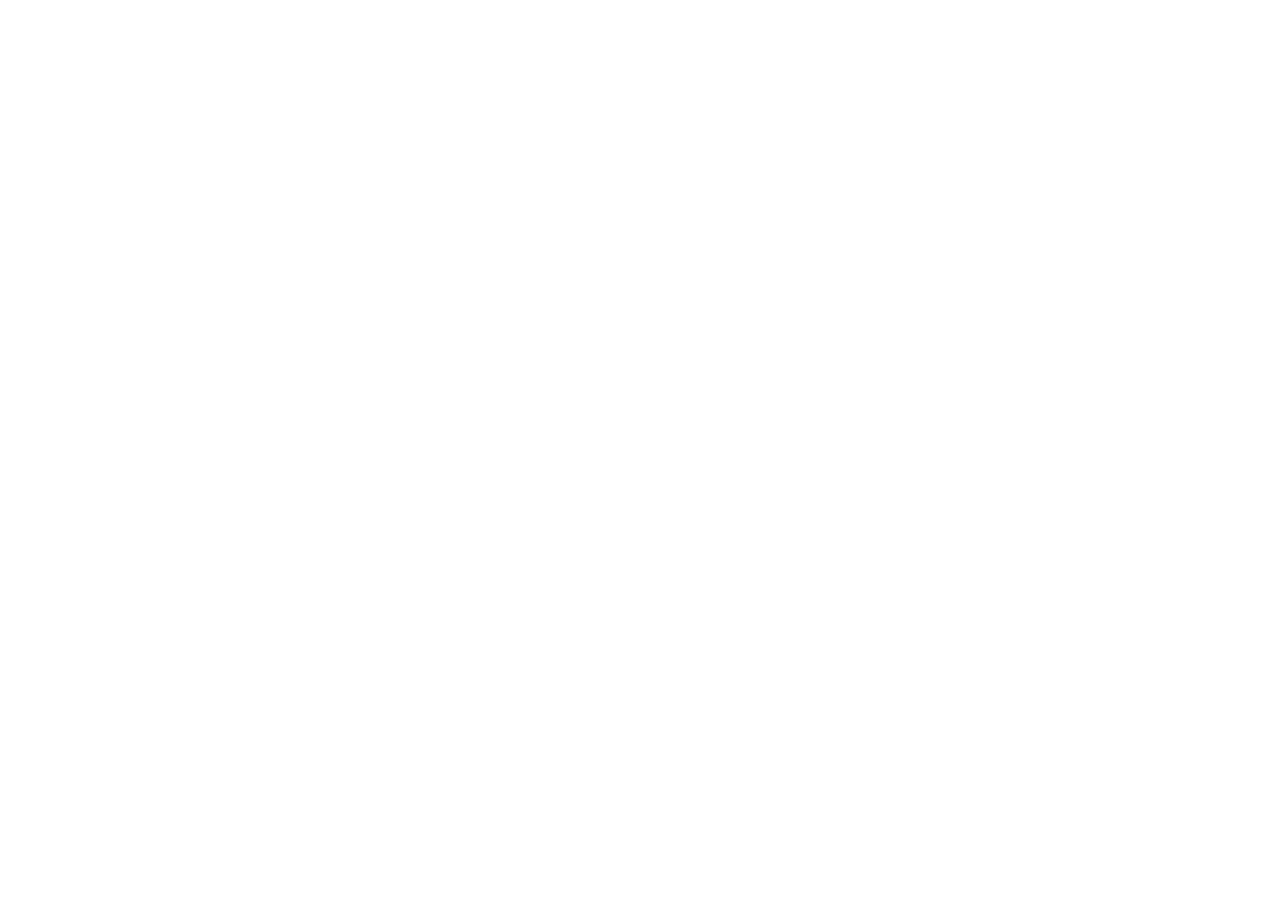
==== index.html @ 9812d33b "work on adding bits" ====
<!DOCTYPE html>
<html lang="en">
  <head>
    <meta charset="UTF-8">
    <meta name="viewport" content="width=device-width, initial-scale=1.0">
    <meta http-equiv="X-UA-Compatible" content="ie=edge">
    <title>On privacy and love</title>
    <link rel="stylesheet" href="style.css">
  </head>
  <body>
    <canvas id="background"></canvas>
	<script src="index.js"></script>
  </body>
</html>
---- style.css ----
body {
    margin: 0;
}
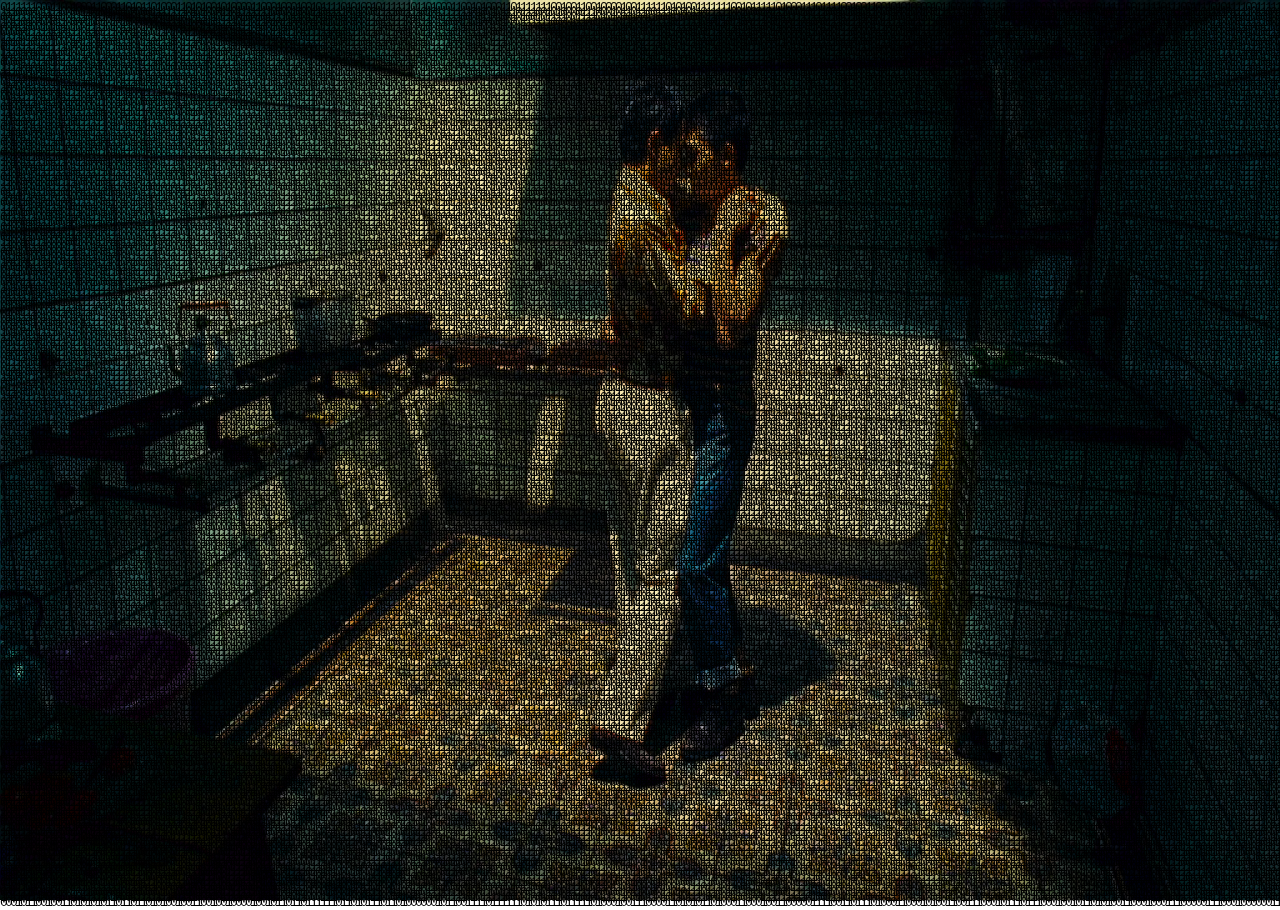
==== commit 3310f0d3: "add bits to picture" ====
--- a/index.html
+++ b/index.html
@@ -8,7 +8,9 @@
     <link rel="stylesheet" href="style.css">
   </head>
   <body>
-    <canvas id="background"></canvas>
+    <div id="parent">
+      <canvas id="background"></canvas>
+    </div>
 	<script src="index.js"></script>
   </body>
 </html>
--- a/style.css
+++ b/style.css
@@ -1,3 +1,10 @@
 body {
     margin: 0;
+    font-family: monospace;
 }
+
+#parent {
+    width: 100vw;
+    height: 100vh;
+    position: relative;
+}
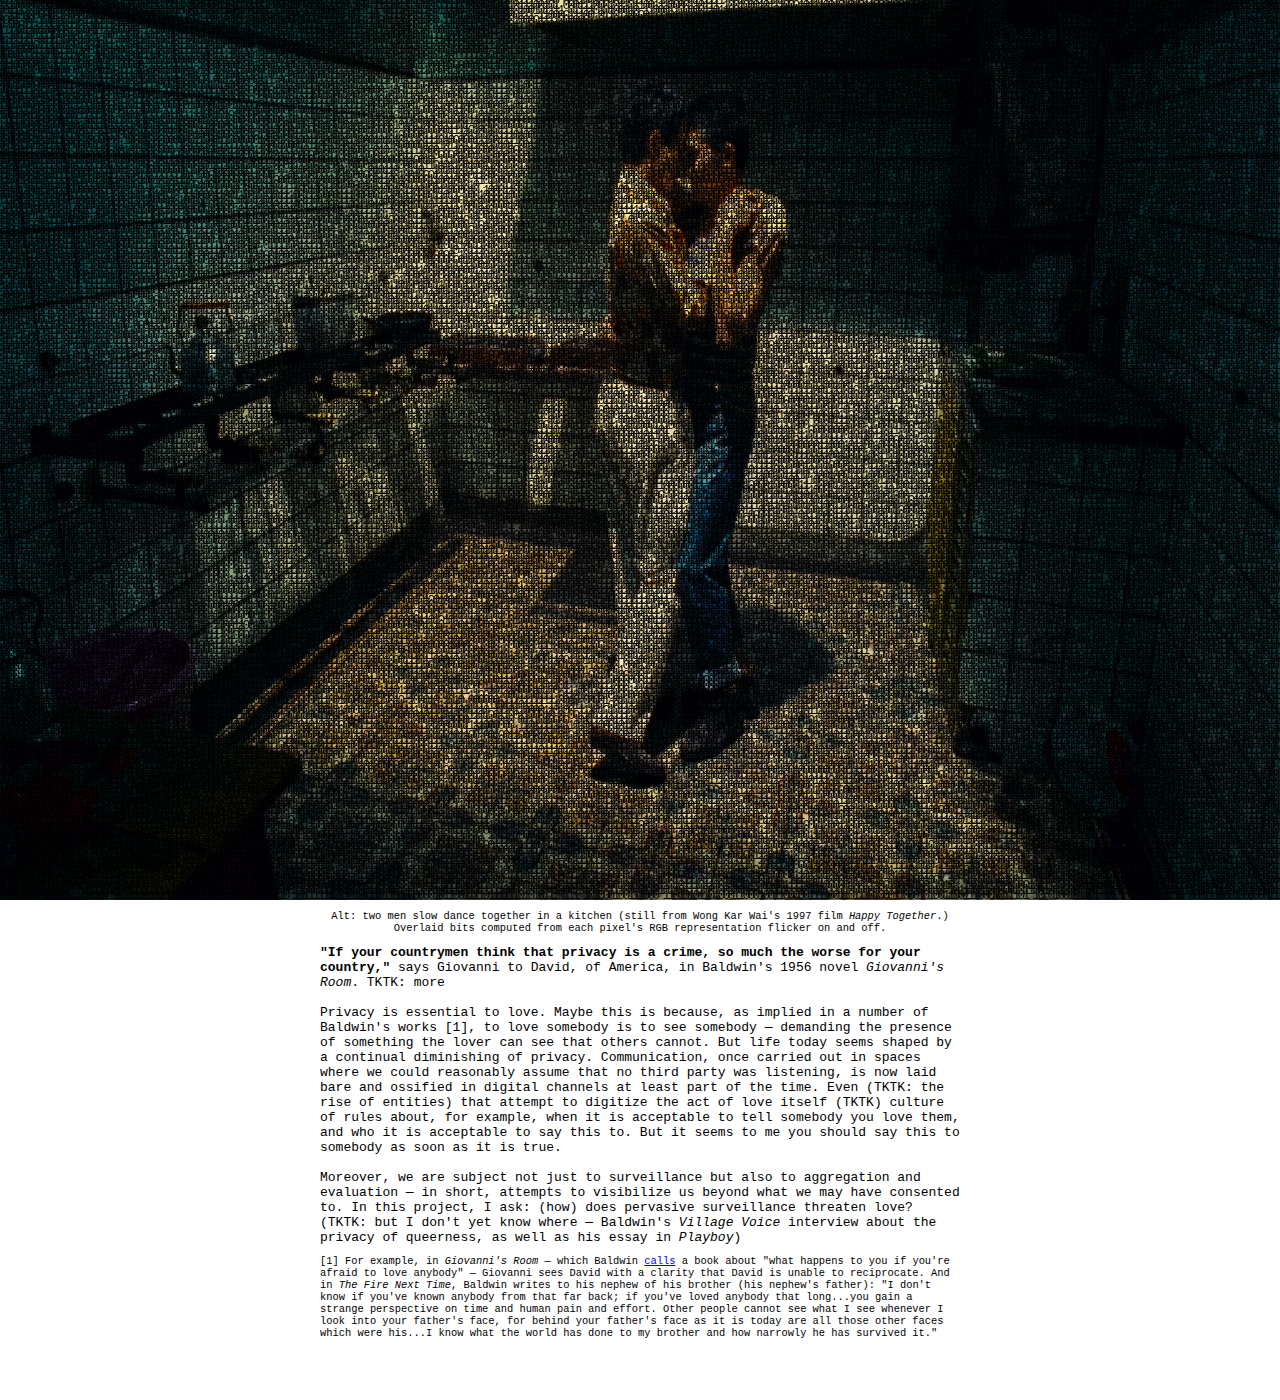
==== commit c737fe8d: "jumbled thoughts" ====
--- a/index.html
+++ b/index.html
@@ -11,6 +11,56 @@
     <div id="parent">
       <canvas id="background"></canvas>
     </div>
+    <div id="desc-parent">
+      <div id="desc">
+        <p style="text-align: center; font-size: 0.8em;">
+        Alt: two men slow dance together in a kitchen (still from Wong Kar Wai's 1997 film
+        <i>Happy Together</i>.) Overlaid bits computed from each pixel's RGB representation flicker
+        on and off.
+        </p>
+        
+        <b>"If your countrymen think that privacy is a crime, so much the worse for your country,"</b>
+        says Giovanni to David, of America, in Baldwin's 1956 novel <i>Giovanni's Room</i>. TKTK: more
+
+        <br><br>
+        
+        Privacy is essential to love.
+
+        Maybe this is because, as implied in a number of Baldwin's works [1], to love somebody is
+        to see somebody — demanding the presence of something the lover can see that others cannot.
+
+        But life today seems shaped by a continual diminishing of privacy.
+
+        Communication, once carried out in spaces where we could reasonably assume that no third party was
+        listening, is now laid bare and ossified in digital channels at least part of the time.
+
+        Even (TKTK: the rise of entities) that attempt to digitize the act of love itself (TKTK) culture
+        of rules about, for example, when it is acceptable to tell somebody you love them, and who it is
+        acceptable to say this to.
+
+        But it seems to me you should say this to somebody as soon as it is true.
+
+        <br><br>
+        
+        Moreover, we are subject not just to surveillance but also to aggregation and evaluation — in short,
+        attempts to visibilize us beyond what we may have consented to.
+
+        In this project, I ask: (how) does pervasive surveillance threaten love?
+
+        (TKTK: but I don't yet know where — Baldwin's <i>Village Voice</i> interview about the privacy of queerness,
+        as well as his essay in <i>Playboy</i>)
+        
+        <p style="font-size: 0.8em;">
+        [1] For example, in <i>Giovanni's Room</i> — which Baldwin <a href="https://www.villagevoice.com/james-baldwin-on-being-gay-in-america/">calls</a>
+        a book about "what happens to you if you're afraid to love anybody" — Giovanni sees David with a clarity that David is unable to reciprocate. And in
+        <i>The Fire Next Time</i>, Baldwin writes to his nephew of his brother (his nephew's father): "I don't know if you've known anybody from that far back;
+        if you've loved anybody that long...you gain a strange perspective on time and human pain and effort. Other people cannot see what I see whenever I
+        look into your father's face, for behind your father's face as it is today are all those other faces which were his...I know what the world has done
+        to my brother and how narrowly he has survived it."
+        </p>
+      </div>
+    </div>
 	<script src="index.js"></script>
+    <div style="height: 50px;" />
   </body>
 </html>
--- a/style.css
+++ b/style.css
@@ -8,3 +8,14 @@
     height: 100vh;
     position: relative;
 }
+
+#desc-parent {
+    display: flex;
+    flex-direction: row;
+    justify-content: center;
+}
+
+#desc {
+    width: 50%;
+    min-width: 100px;
+}
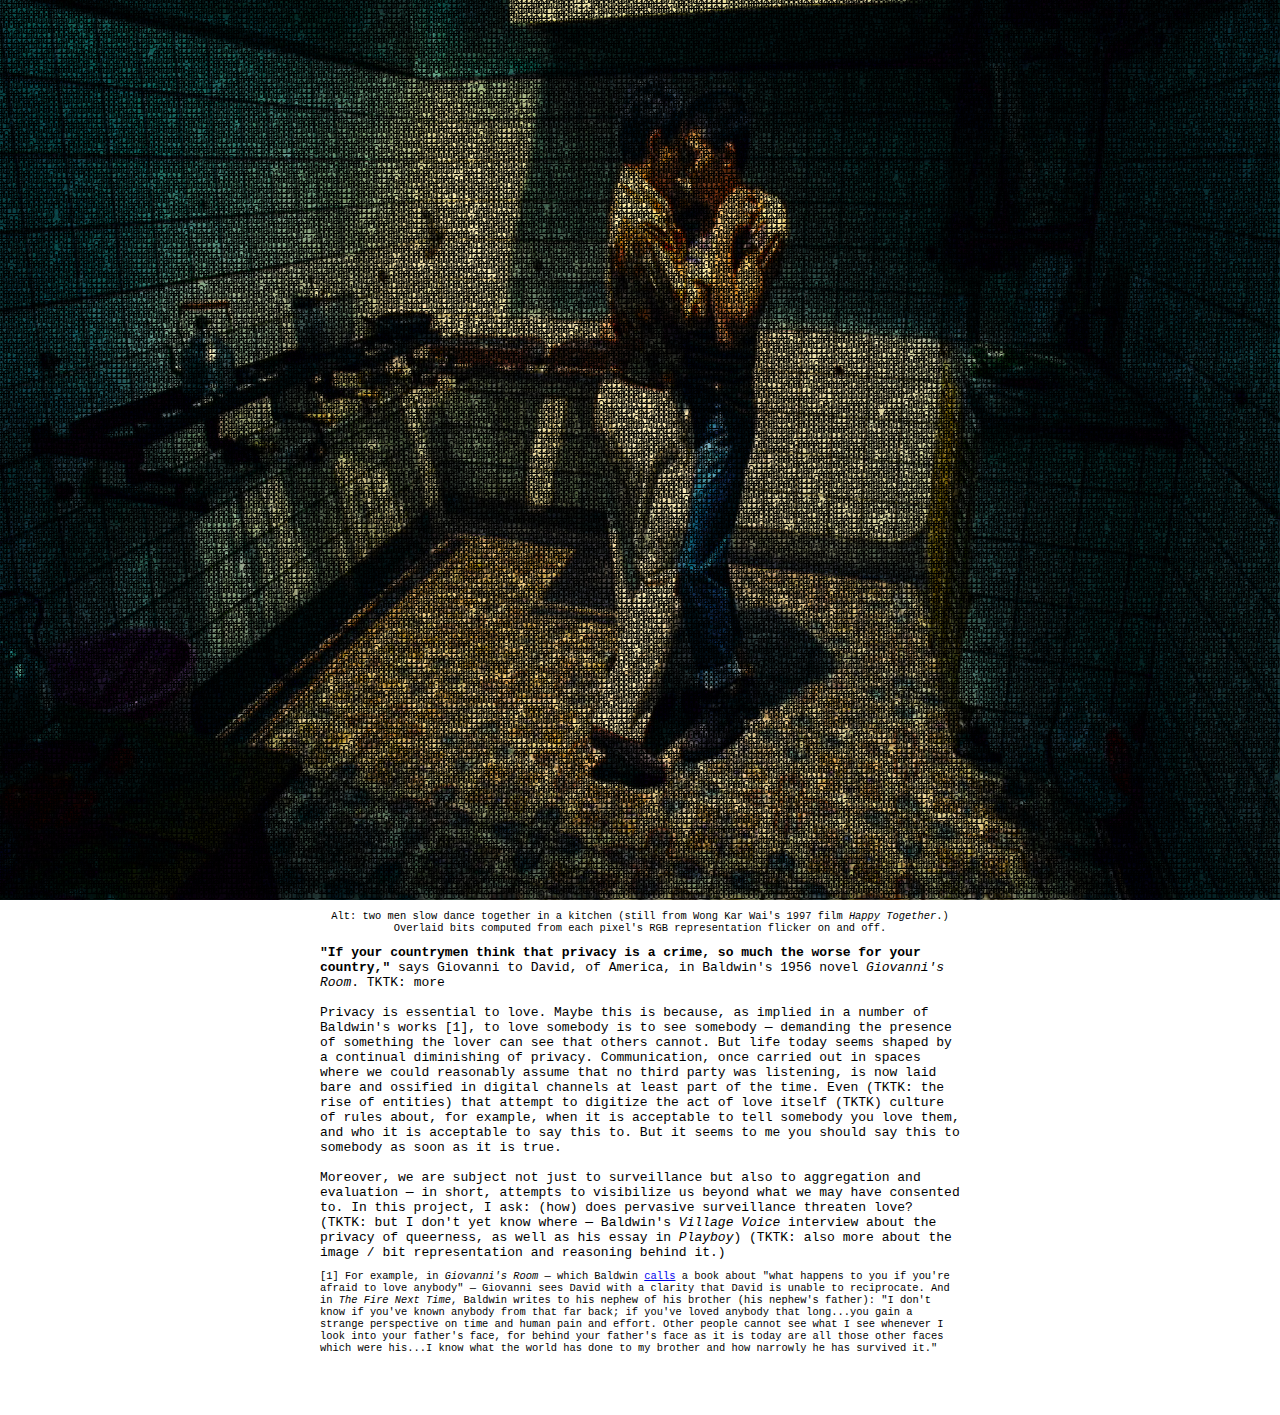
==== commit 0633ad21: "quick addendum" ====
--- a/index.html
+++ b/index.html
@@ -49,6 +49,8 @@
 
         (TKTK: but I don't yet know where — Baldwin's <i>Village Voice</i> interview about the privacy of queerness,
         as well as his essay in <i>Playboy</i>)
+
+        (TKTK: also more about the image / bit representation and reasoning behind it.)
         
         <p style="font-size: 0.8em;">
         [1] For example, in <i>Giovanni's Room</i> — which Baldwin <a href="https://www.villagevoice.com/james-baldwin-on-being-gay-in-america/">calls</a>
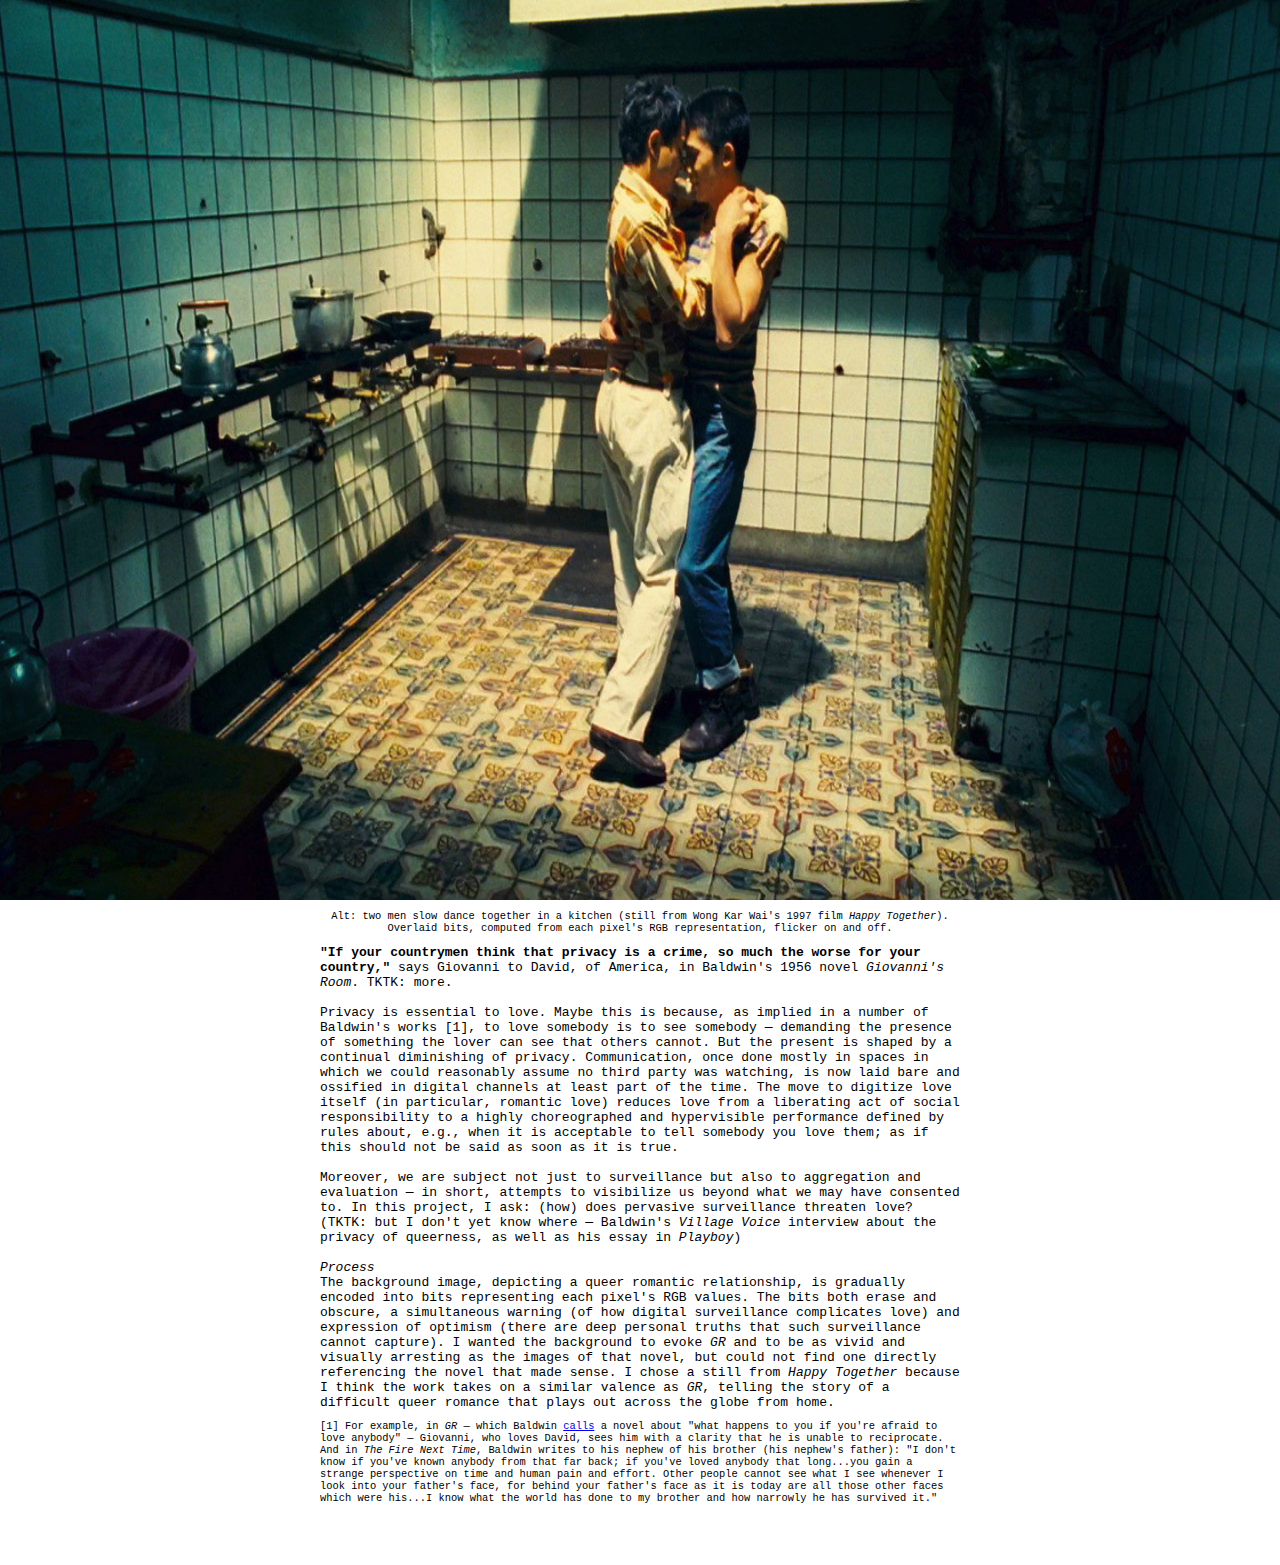
==== commit 609c9ead: "add process notes" ====
--- a/index.html
+++ b/index.html
@@ -15,33 +15,32 @@
       <div id="desc">
         <p style="text-align: center; font-size: 0.8em;">
         Alt: two men slow dance together in a kitchen (still from Wong Kar Wai's 1997 film
-        <i>Happy Together</i>.) Overlaid bits computed from each pixel's RGB representation flicker
+        <i>Happy Together</i>). Overlaid bits, computed from each pixel's RGB representation, flicker
         on and off.
         </p>
         
         <b>"If your countrymen think that privacy is a crime, so much the worse for your country,"</b>
-        says Giovanni to David, of America, in Baldwin's 1956 novel <i>Giovanni's Room</i>. TKTK: more
+        says Giovanni to David, of America, in Baldwin's 1956 novel <i>Giovanni's Room</i>. TKTK: more.
 
         <br><br>
-        
+
         Privacy is essential to love.
 
-        Maybe this is because, as implied in a number of Baldwin's works [1], to love somebody is
-        to see somebody — demanding the presence of something the lover can see that others cannot.
+        Maybe this is because, as implied in a number of Baldwin's works [1], to love somebody is to see
+        somebody — demanding the presence of something the lover can see that others cannot.
 
-        But life today seems shaped by a continual diminishing of privacy.
+        But the present is shaped by a continual diminishing of privacy.
 
-        Communication, once carried out in spaces where we could reasonably assume that no third party was
-        listening, is now laid bare and ossified in digital channels at least part of the time.
+        Communication, once done mostly in spaces in which we could reasonably assume no third party was
+        watching, is now laid bare and ossified in digital channels at least part of the time.
 
-        Even (TKTK: the rise of entities) that attempt to digitize the act of love itself (TKTK) culture
-        of rules about, for example, when it is acceptable to tell somebody you love them, and who it is
-        acceptable to say this to.
-
-        But it seems to me you should say this to somebody as soon as it is true.
+        The move to digitize love itself (in particular, romantic love) reduces love from a liberating act
+        of social responsibility to a highly choreographed and hypervisible performance defined by rules about,
+        e.g., when it is acceptable to tell somebody you love them; as if this should not be said as
+        soon as it is true.
 
         <br><br>
-        
+
         Moreover, we are subject not just to surveillance but also to aggregation and evaluation — in short,
         attempts to visibilize us beyond what we may have consented to.
 
@@ -50,15 +49,25 @@
         (TKTK: but I don't yet know where — Baldwin's <i>Village Voice</i> interview about the privacy of queerness,
         as well as his essay in <i>Playboy</i>)
 
-        (TKTK: also more about the image / bit representation and reasoning behind it.)
-        
+        <br><br>
+
+        <i>Process</i>
+        <br>
+        The background image, depicting a queer romantic relationship, is gradually encoded into bits representing
+        each pixel's RGB values. The bits both erase and obscure, a simultaneous warning (of how digital surveillance
+        complicates love) and expression of optimism (there are deep personal truths that such surveillance cannot
+        capture). I wanted the background to evoke <i>GR</i> and to be as vivid and visually arresting as the images
+        of that novel, but could not find one directly referencing the novel that made sense. I chose a still from
+        <i>Happy Together</i> because I think the work takes on a similar valence as <i>GR</i>, telling the story of
+        a difficult queer romance that plays out across the globe from home.
+
         <p style="font-size: 0.8em;">
-        [1] For example, in <i>Giovanni's Room</i> — which Baldwin <a href="https://www.villagevoice.com/james-baldwin-on-being-gay-in-america/">calls</a>
-        a book about "what happens to you if you're afraid to love anybody" — Giovanni sees David with a clarity that David is unable to reciprocate. And in
-        <i>The Fire Next Time</i>, Baldwin writes to his nephew of his brother (his nephew's father): "I don't know if you've known anybody from that far back;
-        if you've loved anybody that long...you gain a strange perspective on time and human pain and effort. Other people cannot see what I see whenever I
-        look into your father's face, for behind your father's face as it is today are all those other faces which were his...I know what the world has done
-        to my brother and how narrowly he has survived it."
+        [1] For example, in <i>GR</i> — which Baldwin <a href="https://www.villagevoice.com/james-baldwin-on-being-gay-in-america/">calls</a>
+        a novel about "what happens to you if you're afraid to love anybody" — Giovanni, who loves David, sees him with a clarity that he is unable to
+        reciprocate. And in <i>The Fire Next Time</i>, Baldwin writes to his nephew of his brother (his nephew's father): "I don't know if you've known
+        anybody from that far back; if you've loved anybody that long...you gain a strange perspective on time and human pain and effort. Other people cannot
+        see what I see whenever I look into your father's face, for behind your father's face as it is today are all those other faces which were his...I
+        know what the world has done to my brother and how narrowly he has survived it."
         </p>
       </div>
     </div>
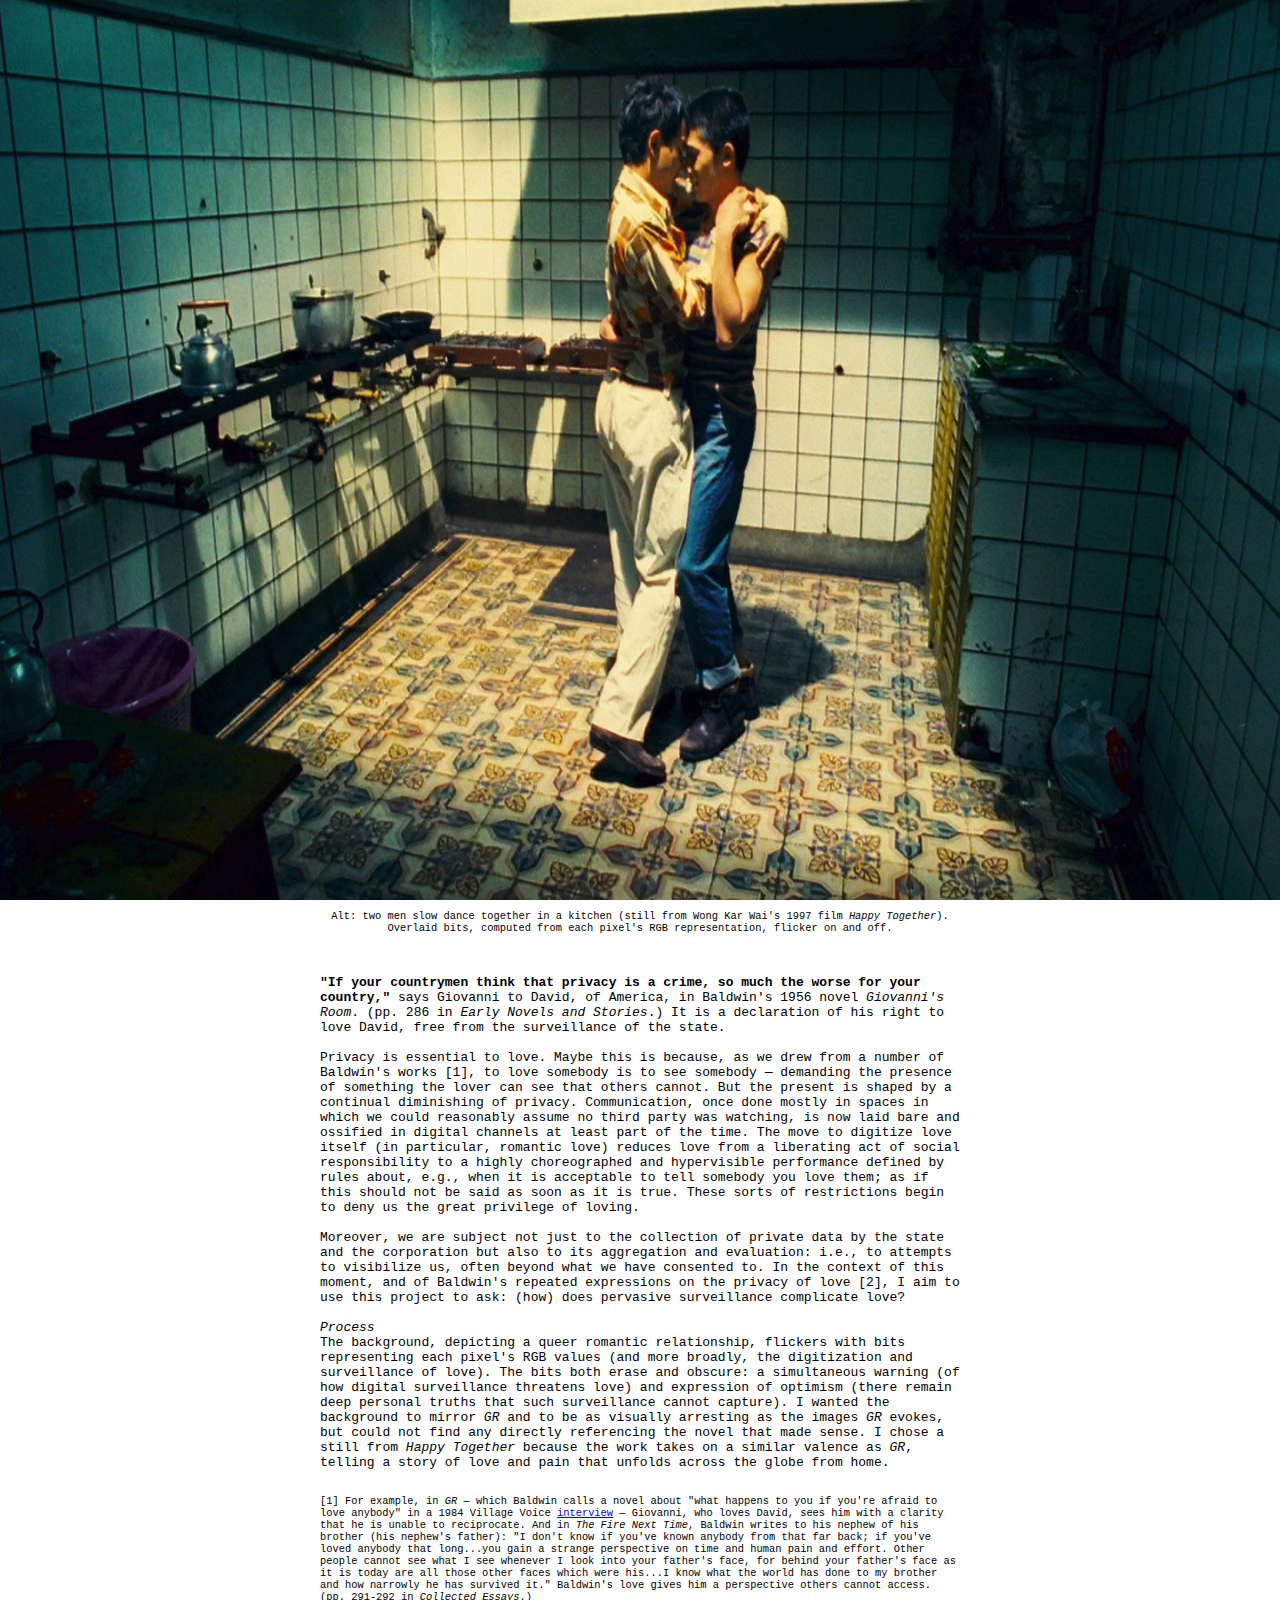
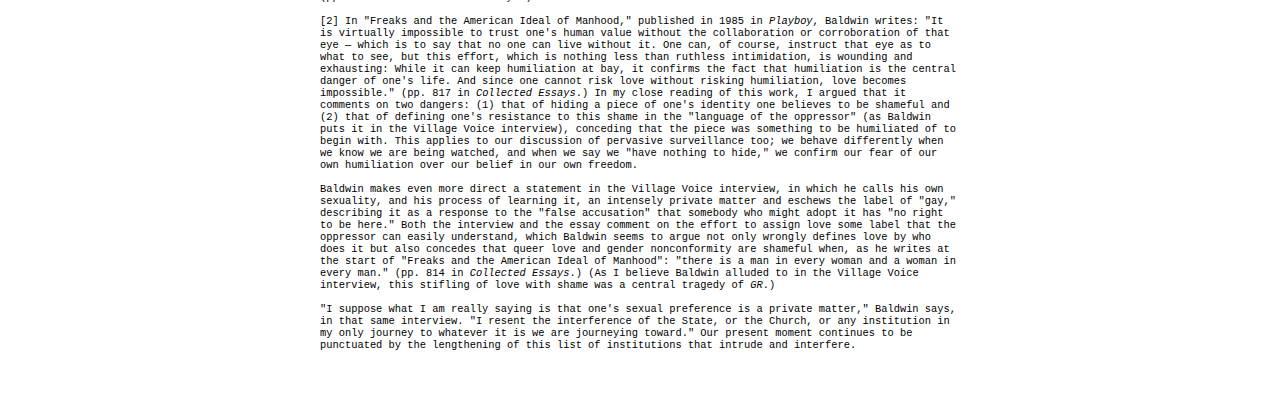
==== commit bdc0c511: "finish desc" ====
--- a/index.html
+++ b/index.html
@@ -18,15 +18,19 @@
         <i>Happy Together</i>). Overlaid bits, computed from each pixel's RGB representation, flicker
         on and off.
         </p>
-        
+
+        <br><br>
+
         <b>"If your countrymen think that privacy is a crime, so much the worse for your country,"</b>
-        says Giovanni to David, of America, in Baldwin's 1956 novel <i>Giovanni's Room</i>. TKTK: more.
+        says Giovanni to David, of America, in Baldwin's 1956 novel <i>Giovanni's Room</i>.
+        (pp. 286 in <i>Early Novels and Stories</i>.)
+        It is a declaration of his right to love David, free from the surveillance of the state.
 
         <br><br>
 
         Privacy is essential to love.
 
-        Maybe this is because, as implied in a number of Baldwin's works [1], to love somebody is to see
+        Maybe this is because, as we drew from a number of Baldwin's works [1], to love somebody is to see
         somebody — demanding the presence of something the lover can see that others cannot.
 
         But the present is shaped by a continual diminishing of privacy.
@@ -39,35 +43,72 @@
         e.g., when it is acceptable to tell somebody you love them; as if this should not be said as
         soon as it is true.
 
+        These sorts of restrictions begin to deny us the great privilege of loving.
+
         <br><br>
 
-        Moreover, we are subject not just to surveillance but also to aggregation and evaluation — in short,
-        attempts to visibilize us beyond what we may have consented to.
+        Moreover, we are subject not just to the collection of private data by the state and the corporation
+        but also to its aggregation and evaluation: i.e., to attempts to visibilize us, often beyond what we have
+        consented to.
 
-        In this project, I ask: (how) does pervasive surveillance threaten love?
-
-        (TKTK: but I don't yet know where — Baldwin's <i>Village Voice</i> interview about the privacy of queerness,
-        as well as his essay in <i>Playboy</i>)
+        In the context of this moment, and of Baldwin's repeated expressions on the privacy of love [2], I aim to
+        use this project to ask: (how) does pervasive surveillance complicate love?
 
         <br><br>
 
         <i>Process</i>
         <br>
-        The background image, depicting a queer romantic relationship, is gradually encoded into bits representing
-        each pixel's RGB values. The bits both erase and obscure, a simultaneous warning (of how digital surveillance
-        complicates love) and expression of optimism (there are deep personal truths that such surveillance cannot
-        capture). I wanted the background to evoke <i>GR</i> and to be as vivid and visually arresting as the images
-        of that novel, but could not find one directly referencing the novel that made sense. I chose a still from
-        <i>Happy Together</i> because I think the work takes on a similar valence as <i>GR</i>, telling the story of
-        a difficult queer romance that plays out across the globe from home.
+        The background, depicting a queer romantic relationship, flickers with bits representing each pixel's
+        RGB values (and more broadly, the digitization and surveillance of love). The bits both erase and obscure:
+        a simultaneous warning (of how digital surveillance threatens love) and expression of optimism (there remain
+        deep personal truths that such surveillance cannot capture).
+        I wanted the background to mirror <i>GR</i> and to be as visually arresting as the images
+        <i>GR</i> evokes, but could not find any directly referencing the novel that made sense. I chose a still from
+        <i>Happy Together</i> because the work takes on a similar valence as <i>GR</i>, telling a story
+        of love and pain that unfolds across the globe from home.
+
+        <br><br>
 
         <p style="font-size: 0.8em;">
-        [1] For example, in <i>GR</i> — which Baldwin <a href="https://www.villagevoice.com/james-baldwin-on-being-gay-in-america/">calls</a>
-        a novel about "what happens to you if you're afraid to love anybody" — Giovanni, who loves David, sees him with a clarity that he is unable to
+        [1] For example, in <i>GR</i> — which Baldwin calls a novel about "what happens to  you if you're afraid to love anybody" in a 1984
+        Village Voice <a href="https://www.villagevoice.com/james-baldwin-on-being-gay-in-america/">interview</a> —
+        Giovanni, who loves David, sees him with a clarity that he is unable to
         reciprocate. And in <i>The Fire Next Time</i>, Baldwin writes to his nephew of his brother (his nephew's father): "I don't know if you've known
         anybody from that far back; if you've loved anybody that long...you gain a strange perspective on time and human pain and effort. Other people cannot
         see what I see whenever I look into your father's face, for behind your father's face as it is today are all those other faces which were his...I
-        know what the world has done to my brother and how narrowly he has survived it."
+        know what the world has done to my brother and how narrowly he has survived it." Baldwin's love gives him a perspective others cannot access.
+        (pp. 291-292 in <i>Collected Essays</i>.)
+
+        <br><br>
+
+        [2] In "Freaks and the American Ideal of Manhood," published in 1985 in <i>Playboy</i>,
+        Baldwin writes: "It is virtually impossible to trust one's human value without the
+        collaboration or corroboration of that eye — which is to say that no one can live without it. One can, of course, instruct that eye as to
+        what to see, but this effort, which is nothing less than ruthless intimidation, is wounding and exhausting: While it can keep humiliation
+        at bay, it confirms the fact that humiliation is the central danger of one's life. And since one cannot risk love without risking humiliation,
+        love becomes impossible." (pp. 817 in <i>Collected Essays</i>.)
+        In my close reading of this work, I argued that it comments on two dangers: (1) that of hiding a piece of one's identity one believes to be
+        shameful and (2) that of defining one's resistance to this shame in the "language of the oppressor" (as Baldwin puts it in the Village Voice
+        interview), conceding that the piece was something to
+        be humiliated of to begin with.
+        This applies to our discussion of pervasive surveillance too; we behave differently when we know we are being watched, and when we say we
+        "have nothing to hide," we confirm our fear of our own humiliation over our belief in our own freedom.
+
+        <br><br>
+
+        Baldwin makes even more direct a statement in the Village Voice interview, in which he calls his own sexuality, and his process
+        of learning it, an intensely private matter and eschews the label of "gay," describing it as a response to the "false accusation" that somebody
+        who might adopt it has "no right to be here." Both the interview and the essay comment on the effort to assign love some label that the oppressor
+        can easily understand, which Baldwin seems to argue not only wrongly defines love by who does it but also concedes that queer love and gender
+        nonconformity are shameful when, as he writes at the start of "Freaks and the American Ideal of Manhood": "there is a man in every woman and a woman
+        in every man." (pp. 814 in <i>Collected Essays</i>.)
+        (As I believe Baldwin alluded to in the Village Voice interview, this stifling of love with shame was a central tragedy of <i>GR</i>.)
+
+        <br><br>
+
+        "I suppose what I am really saying is that one's sexual preference is a private matter," Baldwin says, in that same interview.
+        "I resent the interference of the State, or the Church, or any institution in my only journey to whatever it is we are journeying toward."
+        Our present moment continues to be punctuated by the lengthening of this list of institutions that intrude and interfere.
         </p>
       </div>
     </div>
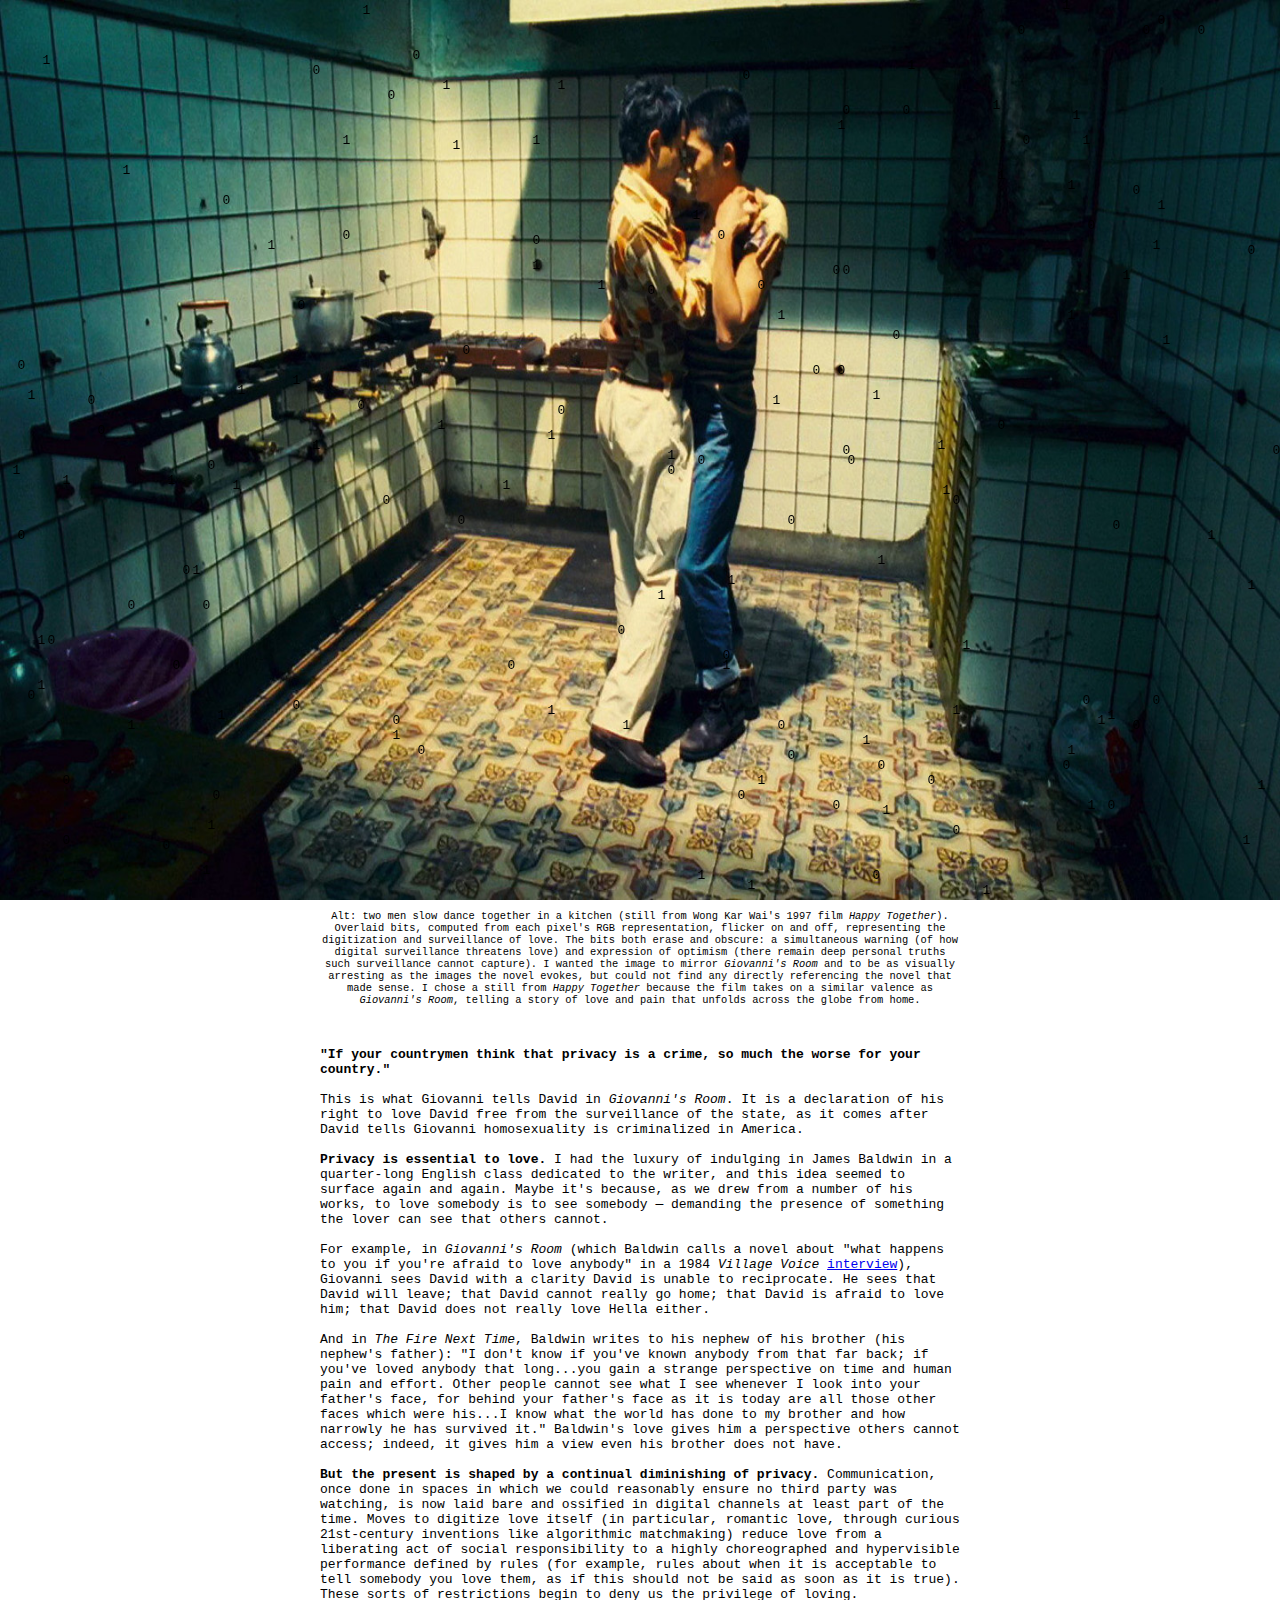
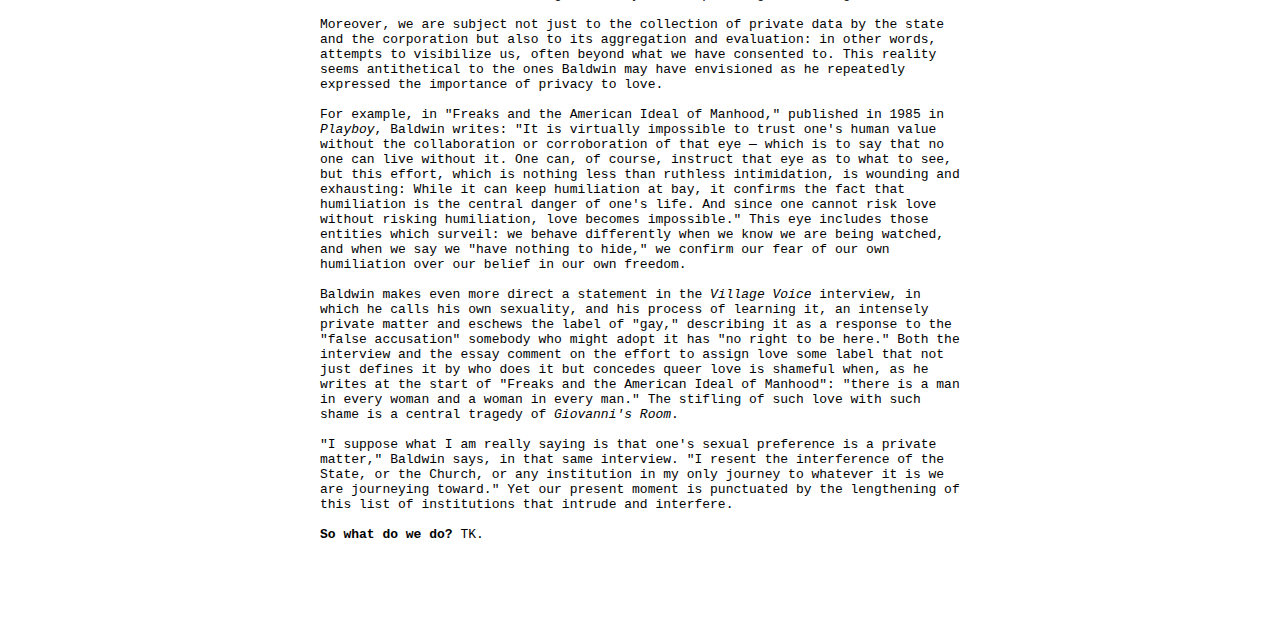
==== commit 0346792a: "readability" ====
--- a/index.html
+++ b/index.html
@@ -16,99 +16,93 @@
         <p style="text-align: center; font-size: 0.8em;">
         Alt: two men slow dance together in a kitchen (still from Wong Kar Wai's 1997 film
         <i>Happy Together</i>). Overlaid bits, computed from each pixel's RGB representation, flicker
-        on and off.
+        on and off, representing the digitization and surveillance of love. The bits both erase and
+        obscure: a simultaneous warning (of how digital surveillance threatens love) and expression of
+        optimism (there remain deep personal truths such surveillance cannot capture).
+        I wanted the image to mirror <i>Giovanni's Room</i> and to be as visually arresting as the
+        images the novel evokes, but could not find any directly referencing the novel that made sense.
+        I chose a still from <i>Happy Together</i> because the film takes on a similar valence as
+        <i>Giovanni's Room</i>, telling a story of love and pain that unfolds across the globe from home.
         </p>
+        
+        <br><br>
+
+        <b>"If your countrymen think that privacy is a crime, so much the worse for your country."</b>
 
         <br><br>
 
-        <b>"If your countrymen think that privacy is a crime, so much the worse for your country,"</b>
-        says Giovanni to David, of America, in Baldwin's 1956 novel <i>Giovanni's Room</i>.
-        (pp. 286 in <i>Early Novels and Stories</i>.)
-        It is a declaration of his right to love David, free from the surveillance of the state.
+        This is what Giovanni tells David in <i>Giovanni's Room</i>. It is a declaration of his right
+        to love David free from the surveillance of the state, as it comes after David tells Giovanni homosexuality
+        is criminalized in America.
 
         <br><br>
 
-        Privacy is essential to love.
-
-        Maybe this is because, as we drew from a number of Baldwin's works [1], to love somebody is to see
-        somebody — demanding the presence of something the lover can see that others cannot.
-
-        But the present is shaped by a continual diminishing of privacy.
-
-        Communication, once done mostly in spaces in which we could reasonably assume no third party was
-        watching, is now laid bare and ossified in digital channels at least part of the time.
-
-        The move to digitize love itself (in particular, romantic love) reduces love from a liberating act
-        of social responsibility to a highly choreographed and hypervisible performance defined by rules about,
-        e.g., when it is acceptable to tell somebody you love them; as if this should not be said as
-        soon as it is true.
-
-        These sorts of restrictions begin to deny us the great privilege of loving.
+        <b>Privacy is essential to love.</b> I had the luxury of indulging in James Baldwin in a quarter-long English class
+        dedicated to the writer, and this idea seemed to surface again and again. Maybe it's because, as we drew from a
+        number of his works, to love somebody is to see somebody — demanding the presence of something the lover can
+        see that others cannot.
 
         <br><br>
 
-        Moreover, we are subject not just to the collection of private data by the state and the corporation
-        but also to its aggregation and evaluation: i.e., to attempts to visibilize us, often beyond what we have
-        consented to.
-
-        In the context of this moment, and of Baldwin's repeated expressions on the privacy of love [2], I aim to
-        use this project to ask: (how) does pervasive surveillance complicate love?
+        For example, in <i>Giovanni's Room</i> (which Baldwin calls a novel about "what happens to you if you're
+        afraid to love anybody" in a 1984
+        <i>Village Voice</i> <a href="https://www.villagevoice.com/james-baldwin-on-being-gay-in-america/">interview</a>),
+        Giovanni sees David with a clarity David is unable to reciprocate. He sees that David will leave; that David
+        cannot really go home; that David is afraid to love him; that David does not really love Hella either.
 
         <br><br>
 
-        <i>Process</i>
-        <br>
-        The background, depicting a queer romantic relationship, flickers with bits representing each pixel's
-        RGB values (and more broadly, the digitization and surveillance of love). The bits both erase and obscure:
-        a simultaneous warning (of how digital surveillance threatens love) and expression of optimism (there remain
-        deep personal truths that such surveillance cannot capture).
-        I wanted the background to mirror <i>GR</i> and to be as visually arresting as the images
-        <i>GR</i> evokes, but could not find any directly referencing the novel that made sense. I chose a still from
-        <i>Happy Together</i> because the work takes on a similar valence as <i>GR</i>, telling a story
-        of love and pain that unfolds across the globe from home.
+        And in <i>The Fire Next Time</i>, Baldwin writes to his nephew of his brother (his nephew's father): "I don't
+        know if you've known anybody from that far back; if you've loved anybody that long...you gain a strange perspective
+        on time and human pain and effort. Other people cannot see what I see whenever I look into your father's face, for
+        behind your father's face as it is today are all those other faces which were his...I know what the world has done
+        to my brother and how narrowly he has survived it." Baldwin's love gives him a perspective others cannot access;
+        indeed, it gives him a view even his brother does not have.
 
         <br><br>
 
-        <p style="font-size: 0.8em;">
-        [1] For example, in <i>GR</i> — which Baldwin calls a novel about "what happens to  you if you're afraid to love anybody" in a 1984
-        Village Voice <a href="https://www.villagevoice.com/james-baldwin-on-being-gay-in-america/">interview</a> —
-        Giovanni, who loves David, sees him with a clarity that he is unable to
-        reciprocate. And in <i>The Fire Next Time</i>, Baldwin writes to his nephew of his brother (his nephew's father): "I don't know if you've known
-        anybody from that far back; if you've loved anybody that long...you gain a strange perspective on time and human pain and effort. Other people cannot
-        see what I see whenever I look into your father's face, for behind your father's face as it is today are all those other faces which were his...I
-        know what the world has done to my brother and how narrowly he has survived it." Baldwin's love gives him a perspective others cannot access.
-        (pp. 291-292 in <i>Collected Essays</i>.)
+        <b>But the present is shaped by a continual diminishing of privacy.</b> Communication, once done in spaces in which we could
+        reasonably ensure no third party was watching, is now laid bare and ossified in digital channels at least part of the time.
+        Moves to digitize love itself (in particular, romantic love, through curious 21st-century inventions like algorithmic matchmaking)
+        reduce love from a liberating act of social responsibility to a highly choreographed and hypervisible performance defined by rules
+        (for example, rules about when it is acceptable to tell somebody you love them, as if this should not be said as soon as it is true).
+        These sorts of restrictions begin to deny us the privilege of loving.
 
         <br><br>
 
-        [2] In "Freaks and the American Ideal of Manhood," published in 1985 in <i>Playboy</i>,
-        Baldwin writes: "It is virtually impossible to trust one's human value without the
-        collaboration or corroboration of that eye — which is to say that no one can live without it. One can, of course, instruct that eye as to
-        what to see, but this effort, which is nothing less than ruthless intimidation, is wounding and exhausting: While it can keep humiliation
-        at bay, it confirms the fact that humiliation is the central danger of one's life. And since one cannot risk love without risking humiliation,
-        love becomes impossible." (pp. 817 in <i>Collected Essays</i>.)
-        In my close reading of this work, I argued that it comments on two dangers: (1) that of hiding a piece of one's identity one believes to be
-        shameful and (2) that of defining one's resistance to this shame in the "language of the oppressor" (as Baldwin puts it in the Village Voice
-        interview), conceding that the piece was something to
-        be humiliated of to begin with.
-        This applies to our discussion of pervasive surveillance too; we behave differently when we know we are being watched, and when we say we
-        "have nothing to hide," we confirm our fear of our own humiliation over our belief in our own freedom.
+        Moreover, we are subject not just to the collection of private data by the state and the corporation but also to its
+        aggregation and evaluation: in other words, attempts to visibilize us, often beyond what we have consented to. This reality
+        seems antithetical to the ones Baldwin may have envisioned as he repeatedly expressed the importance of privacy to love.
 
         <br><br>
 
-        Baldwin makes even more direct a statement in the Village Voice interview, in which he calls his own sexuality, and his process
-        of learning it, an intensely private matter and eschews the label of "gay," describing it as a response to the "false accusation" that somebody
-        who might adopt it has "no right to be here." Both the interview and the essay comment on the effort to assign love some label that the oppressor
-        can easily understand, which Baldwin seems to argue not only wrongly defines love by who does it but also concedes that queer love and gender
-        nonconformity are shameful when, as he writes at the start of "Freaks and the American Ideal of Manhood": "there is a man in every woman and a woman
-        in every man." (pp. 814 in <i>Collected Essays</i>.)
-        (As I believe Baldwin alluded to in the Village Voice interview, this stifling of love with shame was a central tragedy of <i>GR</i>.)
+        For example, in "Freaks and the American Ideal of Manhood," published in 1985 in <i>Playboy</i>, Baldwin writes: "It is
+        virtually impossible to trust one's human value without the collaboration or corroboration of that eye — which is to say that
+        no one can live without it. One can, of course, instruct that eye as to what to see, but this effort, which is nothing less than
+        ruthless intimidation, is wounding and exhausting: While it can keep humiliation at bay, it confirms the fact that humiliation
+        is the central danger of one's life. And since one cannot risk love without risking humiliation, love becomes impossible." This
+        eye includes those entities which surveil: we behave differently when we know we are being watched, and when we say we "have
+        nothing to hide," we confirm our fear of our own humiliation over our belief in our own freedom.
+
+        <br><br>
+
+        Baldwin makes even more direct a statement in the <i>Village Voice</i> interview, in which he calls his own sexuality, and his process
+        of learning it, an intensely private matter and eschews the label of "gay," describing it as a response to the "false accusation"
+        somebody who might adopt it has "no right to be here." Both the interview and the essay comment on the effort to assign love
+        some label that not just defines it by who does it but concedes queer love is shameful when, as he writes at the start of
+        "Freaks and the American Ideal of Manhood": "there is a man in every woman and a woman in every man." The stifling of such love with
+        such shame is a central tragedy of <i>Giovanni's Room</i>.
 
         <br><br>
 
         "I suppose what I am really saying is that one's sexual preference is a private matter," Baldwin says, in that same interview.
         "I resent the interference of the State, or the Church, or any institution in my only journey to whatever it is we are journeying toward."
-        Our present moment continues to be punctuated by the lengthening of this list of institutions that intrude and interfere.
+        Yet our present moment is punctuated by the lengthening of this list of institutions that intrude and interfere.
+
+        <br><br>
+
+        <b>So what do we do?</b> TK.
+
         </p>
       </div>
     </div>
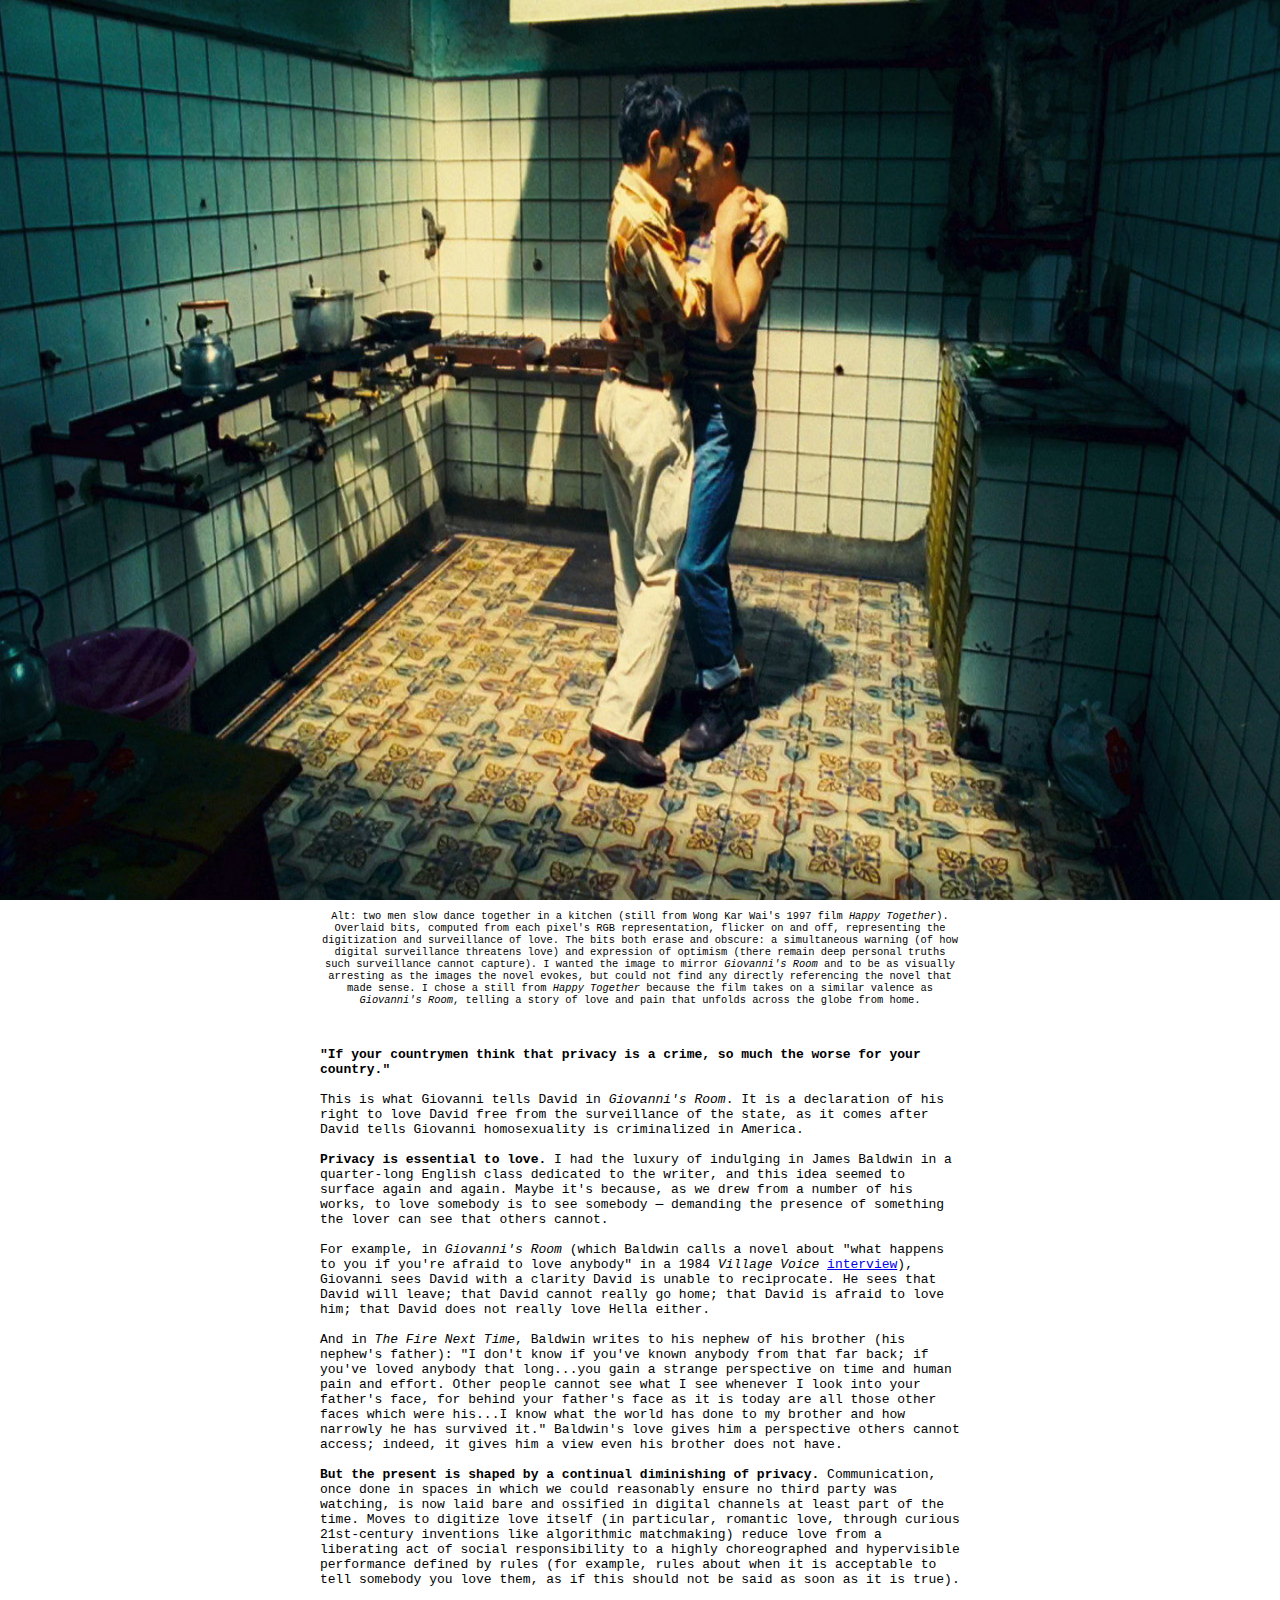
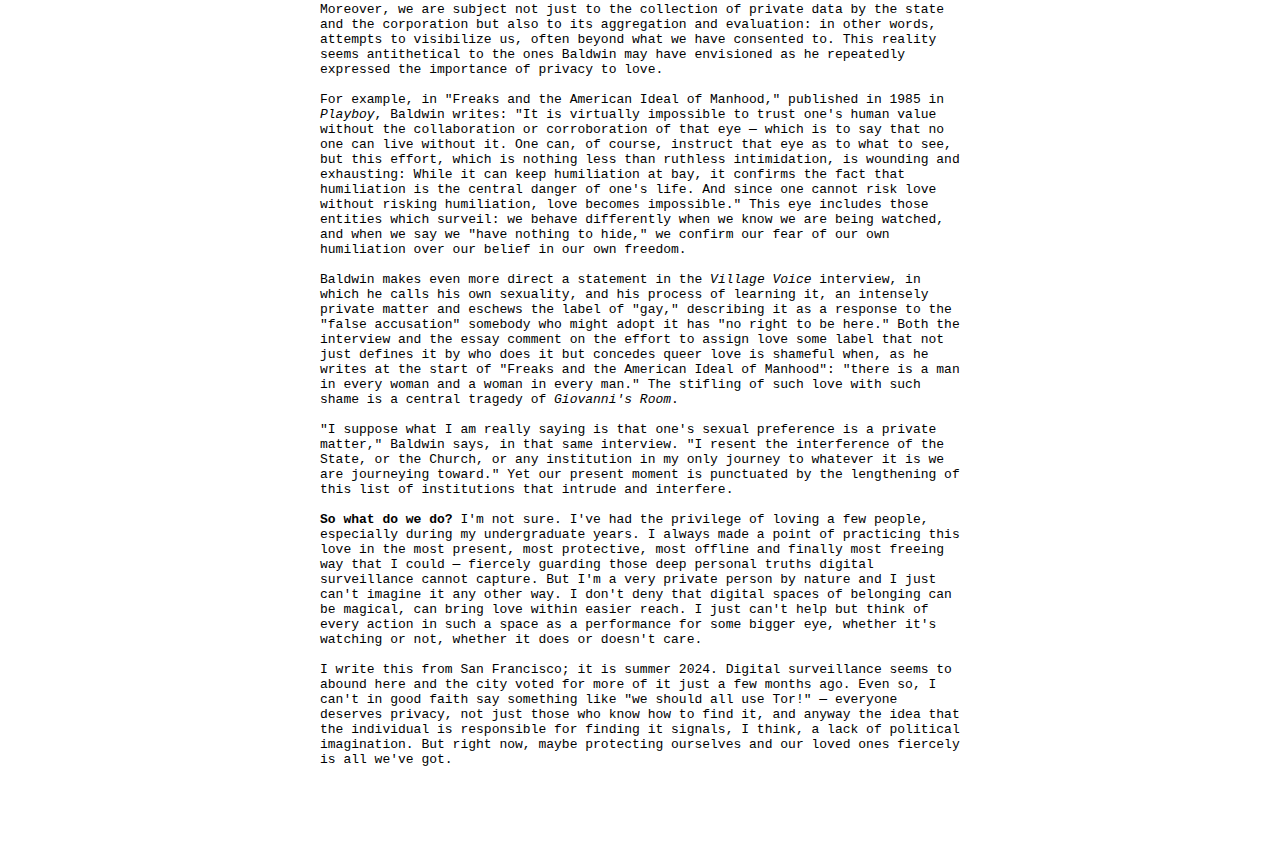
==== commit 44b80976: "some last thoughts" ====
--- a/index.html
+++ b/index.html
@@ -66,7 +66,6 @@
         Moves to digitize love itself (in particular, romantic love, through curious 21st-century inventions like algorithmic matchmaking)
         reduce love from a liberating act of social responsibility to a highly choreographed and hypervisible performance defined by rules
         (for example, rules about when it is acceptable to tell somebody you love them, as if this should not be said as soon as it is true).
-        These sorts of restrictions begin to deny us the privilege of loving.
 
         <br><br>
 
@@ -101,7 +100,18 @@
 
         <br><br>
 
-        <b>So what do we do?</b> TK.
+        <b>So what do we do?</b> I'm not sure. I've had the privilege of loving a few people, especially during my undergraduate years. I always
+        made a point of practicing this love in the most present, most protective, most offline and finally most freeing way that I could — fiercely
+        guarding those deep personal truths digital surveillance cannot capture. But I'm a very private person by nature and I just can't imagine it
+        any other way. I don't deny that digital spaces of belonging can be magical, can bring love within easier reach. I just can't help but think
+        of every action in such a space as a performance for some bigger eye, whether it's watching or not, whether it does or doesn't care.
+
+        <br><br>
+
+        I write this from San Francisco; it is summer 2024. Digital surveillance seems to abound here and the city voted for more of it just a
+        few months ago. Even so, I can't in good faith say something like "we should all use Tor!" — everyone deserves privacy, not just those who know
+        how to find it, and anyway the idea that the individual is responsible for finding it signals, I think, a lack of political imagination.
+        But right now, maybe protecting ourselves and our loved ones fiercely is all we've got.
 
         </p>
       </div>
